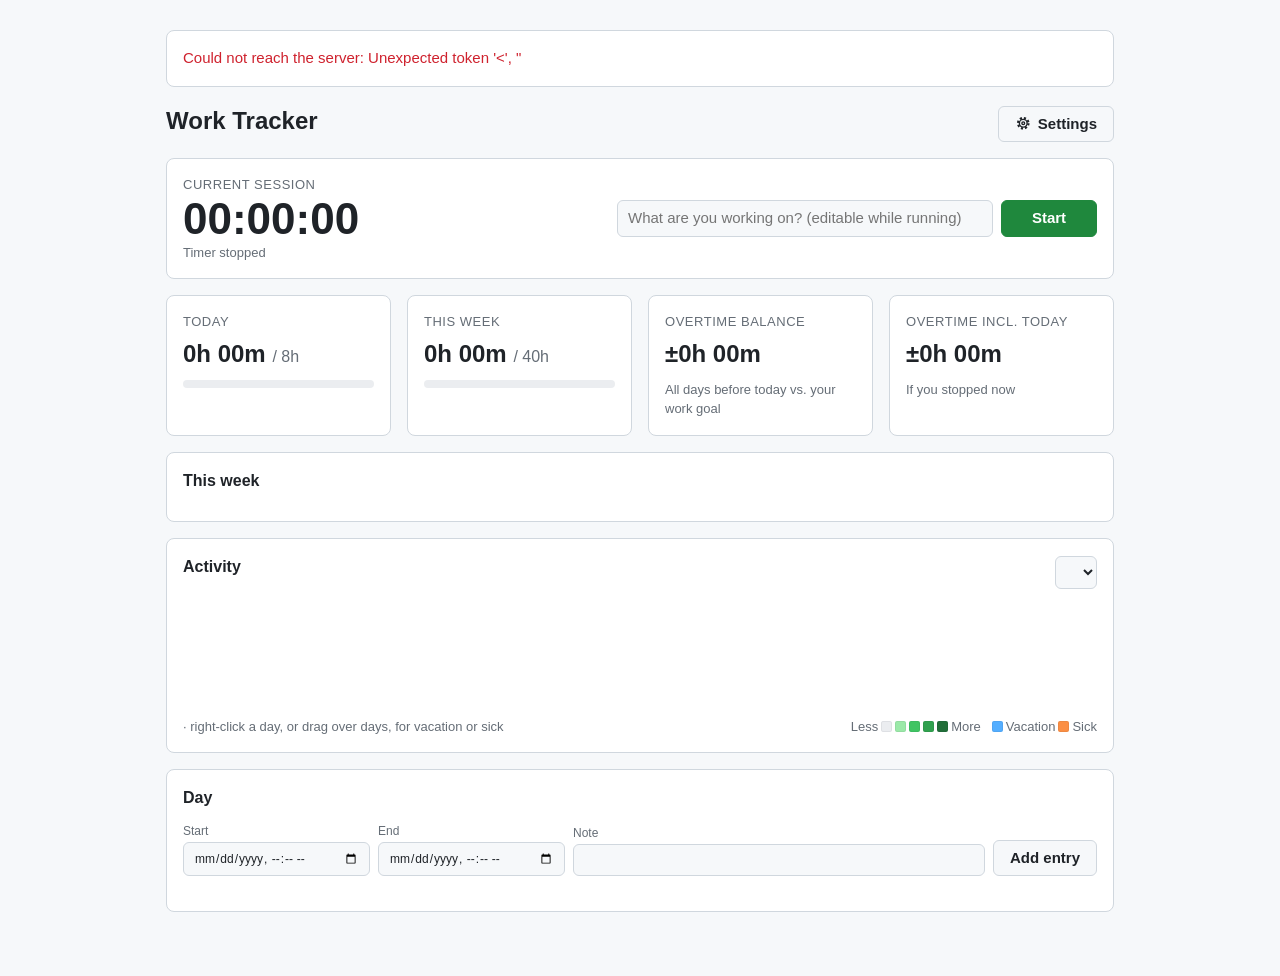
==== static/index.html @ 434bb56c "Added sick / vacation days + only work days are shown" ====
<!doctype html>
<html lang="en">
<head>
  <meta charset="utf-8">
  <meta name="viewport" content="width=device-width, initial-scale=1">
  <title>Work Tracker</title>
  <link rel="icon" type="image/svg+xml" href="favicon.svg">
  <link rel="stylesheet" href="style.css">
</head>
<body>
  <!-- Icons (inline SVG, colored by the text color): <svg class="icon"><use href="#i-…"/></svg> -->
  <svg width="0" height="0" style="position: absolute" aria-hidden="true">
    <symbol id="i-gear" viewBox="0 0 24 24" fill="none" stroke="currentColor">
      <circle cx="12" cy="12" r="7.6" stroke-width="3.2" stroke-dasharray="3.1 2.87"/>
      <circle cx="12" cy="12" r="5.6" stroke-width="2"/>
      <circle cx="12" cy="12" r="2" stroke-width="2"/>
    </symbol>
    <symbol id="i-check" viewBox="0 0 24 24" fill="none" stroke="currentColor" stroke-width="2.5" stroke-linecap="round" stroke-linejoin="round">
      <path d="M5 12.5l4.5 4.5L19 7.5"/>
    </symbol>
    <symbol id="i-x" viewBox="0 0 24 24" fill="none" stroke="currentColor" stroke-width="2.5" stroke-linecap="round">
      <path d="M6 6l12 12M18 6L6 18"/>
    </symbol>
    <symbol id="i-blocked" viewBox="0 0 24 24" fill="none" stroke="currentColor" stroke-width="2.2" stroke-linecap="round">
      <circle cx="12" cy="12" r="8.5"/><path d="M6 18L18 6"/>
    </symbol>
  </svg>
  <main>
    <header>
      <h1>Work Tracker</h1>
      <span id="today-label" class="muted"></span>
      <button id="settings-btn" class="btn ghost"><svg class="icon" aria-hidden="true"><use href="#i-gear"/></svg> Settings</button>
    </header>

    <!-- Timer -->
    <section class="card timer">
      <div>
        <div class="label">Current session</div>
        <div id="clock" class="clock">00:00:00</div>
        <div id="since" class="muted small">Timer stopped</div>
      </div>
      <div class="timer-actions">
        <input id="note" type="text" placeholder="What are you working on? (editable while running)" maxlength="1000">
        <button id="toggle" class="btn start">Start</button>
      </div>
    </section>

    <!-- Stats -->
    <section class="stats">
      <div class="card stat">
        <div class="label">Today</div>
        <div class="value"><span id="today-worked">0h 00m</span> <span class="muted">/ <span id="today-target">8h</span></span></div>
        <div class="bar"><div id="today-bar"></div></div>
        <div class="muted small" id="today-remaining"></div>
      </div>
      <div class="card stat">
        <div class="label">This week</div>
        <div class="value"><span id="week-worked">0h 00m</span> <span class="muted">/ <span id="week-target">40h</span></span></div>
        <div class="bar"><div id="week-bar"></div></div>
        <div class="muted small" id="week-remaining"></div>
      </div>
      <div class="card stat">
        <div class="label">Overtime balance</div>
        <div class="value" id="balance">±0h 00m</div>
        <div class="muted small">All days before today vs. your work goal</div>
      </div>
      <div class="card stat">
        <div class="label">Overtime incl. today</div>
        <div class="value" id="balance-today">±0h 00m</div>
        <div class="muted small">If you stopped now</div>
      </div>
    </section>

    <!-- Week -->
    <section class="card">
      <h2>This week</h2>
      <div id="week" class="week"></div>
    </section>

    <!-- Heatmap -->
    <section class="card">
      <div class="row-between">
        <h2 id="heatmap-title">Activity</h2>
        <select id="year-select"></select>
      </div>
      <div class="heatmap-scroll">
        <div id="heatmap" class="heatmap"></div>
      </div>
      <div class="row-between small muted">
        <span><span id="heatmap-summary"></span> · right-click a day, or drag over days, for vacation or sick</span>
        <span class="legend">Less
          <i class="cell l0"></i><i class="cell l1"></i><i class="cell l2"></i><i class="cell l3"></i><i class="cell l4"></i>
          More <i class="cell vacation"></i> Vacation <i class="cell sick"></i> Sick</span>
      </div>
    </section>

    <!-- Day detail -->
    <section class="card">
      <h2 id="day-title">Day</h2>
      <div id="day-off" class="day-off small"></div>
      <ul id="day-sessions" class="sessions"></ul>
      <form id="session-form" class="session-form">
        <label>Start <input type="datetime-local" id="f-start" required></label>
        <label>End <input type="datetime-local" id="f-end" required></label>
        <label class="grow">Note <input type="text" id="f-note" maxlength="1000"></label>
        <button type="submit" class="btn" id="f-submit">Add entry</button>
        <button type="button" class="btn ghost" id="f-cancel" hidden>Cancel</button>
      </form>
      <div id="form-error" class="error small"></div>
    </section>
  </main>

  <dialog id="settings" class="settings">
    <form method="dialog" class="settings-head">
      <h2>Settings</h2>
      <button class="btn link" aria-label="Close"><svg class="icon" aria-hidden="true"><use href="#i-x"/></svg></button>
    </form>

    <h3>Reminders &amp; notifications</h3>
    <p class="small muted">When you come back to your Mac and no timer is running, this tab shows a notification.</p>
    <ul class="checklist">
      <li><span>Notifications in this browser</span> <b id="chk-browser"></b></li>
      <li><span>Come-back reminders on this computer</span> <b id="chk-watcher"></b></li>
    </ul>
    <div class="settings-actions">
      <button type="button" class="btn" id="enable-notify">Enable notifications</button>
      <button type="button" class="btn start" id="test-notify">Send test notification</button>
    </div>
    <p id="test-result" class="small" role="status"></p>
    <details id="notify-help" class="small">
      <summary>Nothing showed up? Check these, in order</summary>
      <ol>
        <li><b>Allow the site</b> in the browser: click the icon left of the address bar →
          <i>Notifications</i> → <i>Allow</i> (Firefox: <i>Permissions</i>; Safari: <i>Settings → Websites → Notifications</i>).</li>
        <li><b>Allow the browser</b> in macOS: <i>System Settings → Notifications → (your browser)</i> →
          <i>Allow notifications</i> on, style <i>Banners</i> or <i>Alerts</i>.</li>
        <li><b>Focus / Do Not Disturb</b> must be off (Control Center).</li>
        <li>Keep <b>one tracker tab open</b> (it can be in the background). Without a tab you get a plain macOS
          notification instead.</li>
        <li>Then press <i>Send test notification</i> again.</li>
      </ol>
    </details>

    <h3>Work goal</h3>
    <p class="small" id="goal-current"></p>
    <ul id="goal-planned" class="checklist"></ul>
    <form id="goal-form" class="goal-form">
      <label>Hours per week <input type="number" id="goal-hours" min="1" max="168" step="0.25" required></label>
      <fieldset>
        <legend>Workdays</legend>
        <div id="goal-days"></div>
      </fieldset>
      <label>Starting <input type="date" id="goal-from" required></label>
      <button class="btn start">Save goal</button>
    </form>
    <p class="small muted" id="goal-hint"></p>
    <p class="small error" id="goal-error"></p>
  </dialog>

  <div id="tooltip" class="tooltip" hidden></div>
  <script src="app.js"></script>
</body>
</html>
---- static/style.css ----
:root {
  --bg: #f6f8fa;
  --card: #ffffff;
  --border: #d0d7de;
  --text: #1f2328;
  --muted: #656d76;
  --accent: #1f883d;
  --danger: #cf222e;
  --l0: #ebedf0;
  --l1: #9be9a8;
  --l2: #40c463;
  --l3: #30a14e;
  --l4: #216e39;
  --vacation: #54aeff;
  --sick: #fb8f44;
  --vacation-text: #0969da;
  --sick-text: #bc4c00;
}

@media (prefers-color-scheme: dark) {
  :root {
    --bg: #0d1117;
    --card: #161b22;
    --border: #30363d;
    --text: #e6edf3;
    --muted: #8d96a0;
    --accent: #2ea043;
    --danger: #f85149;
    --l0: #21262d;
    --l1: #0e4429;
    --l2: #006d32;
    --l3: #26a641;
    --l4: #39d353;
    --vacation: #1f6feb;
    --sick: #db6d28;
    --vacation-text: #58a6ff;
    --sick-text: #f0883e;
  }
}

* { box-sizing: border-box; }

body {
  margin: 0;
  background: var(--bg);
  color: var(--text);
  font: 15px/1.5 -apple-system, BlinkMacSystemFont, "Segoe UI", Helvetica, Arial, sans-serif;
}

main { max-width: 980px; margin: 0 auto; padding: 24px 16px 48px; }

header { display: flex; align-items: baseline; justify-content: space-between; gap: 12px; margin-bottom: 16px; }
h1 { margin: 0; font-size: 24px; }
h2 { margin: 0 0 12px; font-size: 16px; }

.card {
  background: var(--card);
  border: 1px solid var(--border);
  border-radius: 8px;
  padding: 16px;
  margin-bottom: 16px;
}

.muted { color: var(--muted); }
.small { font-size: 13px; }
.label { font-size: 13px; color: var(--muted); text-transform: uppercase; letter-spacing: .04em; }
.error { color: var(--danger); min-height: 1em; margin-top: 6px; }
.row-between { display: flex; align-items: center; justify-content: space-between; gap: 12px; flex-wrap: wrap; }

/* Timer */
.timer { display: flex; align-items: center; justify-content: space-between; gap: 16px; flex-wrap: wrap; }
.clock { font-size: 44px; font-weight: 600; font-variant-numeric: tabular-nums; line-height: 1.1; }
.timer-actions { display: flex; gap: 8px; flex: 1; min-width: 260px; max-width: 480px; }
.timer-actions input { flex: 1; }

input, select {
  font: inherit;
  color: var(--text);
  background: var(--bg);
  border: 1px solid var(--border);
  border-radius: 6px;
  padding: 6px 10px;
  min-width: 0;
}

.btn {
  font: inherit;
  font-weight: 600;
  border: 1px solid var(--border);
  border-radius: 6px;
  padding: 6px 16px;
  background: var(--bg);
  color: var(--text);
  cursor: pointer;
}
.btn:hover { filter: brightness(0.95); }
.btn.start { background: var(--accent); border-color: var(--accent); color: #fff; min-width: 96px; }
.btn.stop { background: var(--danger); border-color: var(--danger); color: #fff; min-width: 96px; }
.btn.ghost { background: transparent; }
.btn.link { border: none; background: none; padding: 2px 6px; font-weight: 400; color: var(--muted); }
.btn.link:hover { color: var(--text); }

/* Stats */
.stats { display: grid; grid-template-columns: repeat(auto-fit, minmax(220px, 1fr)); gap: 16px; }
.stats .card { margin-bottom: 16px; }
.value { font-size: 24px; font-weight: 600; font-variant-numeric: tabular-nums; margin: 4px 0 8px; }
.value .muted { font-size: 16px; font-weight: 400; }
.positive { color: var(--accent); }
.negative { color: var(--danger); }

.bar { height: 8px; background: var(--l0); border-radius: 4px; overflow: hidden; margin-bottom: 6px; }
.bar > div { height: 100%; width: 0; background: var(--accent); transition: width .4s; }

/* Week */
.week { display: grid; grid-template-columns: repeat(7, 1fr); gap: 8px; }
.day-col { display: flex; flex-direction: column; align-items: center; gap: 4px; cursor: pointer; }
.day-col .track {
  width: 100%; max-width: 48px; height: 100px;
  background: var(--l0); border-radius: 4px;
  position: relative; overflow: hidden;
}
.day-col .fill { position: absolute; bottom: 0; left: 0; right: 0; background: var(--l3); }
.day-col .goal { position: absolute; left: 0; right: 0; border-top: 2px dashed var(--muted); }
.day-col.today .track { outline: 2px solid var(--accent); outline-offset: 1px; }
.day-col .name { font-size: 12px; color: var(--muted); }
.day-col .hours { font-size: 12px; font-variant-numeric: tabular-nums; }

/* Heatmap */
.heatmap-scroll { overflow-x: auto; padding-bottom: 8px; margin-bottom: 4px; }
.heatmap {
  display: grid;
  grid-template-rows: 16px repeat(7, 11px);
  grid-auto-columns: 11px;
  gap: 3px;
  width: max-content;
  font-size: 11px;
  color: var(--muted);
}
.heatmap .month { grid-row: 1; white-space: nowrap; line-height: 16px; }
.heatmap .weekday { grid-column: 1; width: 28px; line-height: 11px; }
.cell { width: 11px; height: 11px; border-radius: 2px; background: var(--l0); outline: 1px solid rgba(27,31,36,.06); outline-offset: -1px; }
.heatmap .cell { cursor: pointer; }
.cell.pad { visibility: hidden; }
.cell.future { opacity: .4; cursor: default; }
.cell.selected { outline: 2px solid var(--text); outline-offset: 0; }
.cell.ranged { outline: 2px solid var(--accent); outline-offset: 0; }
.l1 { background: var(--l1); }
.l2 { background: var(--l2); }
.l3 { background: var(--l3); }
.l4 { background: var(--l4); }
.legend { display: inline-flex; align-items: center; gap: 3px; }
.legend .cell { display: inline-block; }
.legend .cell.vacation { margin-left: 8px; }
.cell.vacation, .day-col.vacation .track { background: var(--vacation); }
.cell.sick, .day-col.sick .track { background: var(--sick); }
.vacation-text { color: var(--vacation-text); }
.sick-text { color: var(--sick-text); }

/* Vacation / sick mark in the day panel (set by right-clicking a day) */
.day-off { display: flex; flex-wrap: wrap; align-items: center; gap: 8px; margin: -4px 0 10px; }
.day-off:empty { display: none; }
.time-menu label { display: flex; align-items: center; gap: 6px; padding: 2px 4px; }
.time-menu input[type="date"] { width: auto; padding: 2px 6px; }
.time-menu .error:empty { display: none; }

.tooltip {
  position: fixed;
  pointer-events: none;
  background: #24292f;
  color: #fff;
  font-size: 12px;
  padding: 4px 8px;
  border-radius: 6px;
  white-space: nowrap;
  transform: translate(-50%, -100%);
  z-index: 10;
}

/* Sessions */
.sessions { list-style: none; margin: 0 0 12px; padding: 0; }
.sessions li {
  display: flex; align-items: center; gap: 12px;
  padding: 8px 0; border-bottom: 1px solid var(--border);
}
.sessions li:last-child { border-bottom: none; }
.sessions .times { font-variant-numeric: tabular-nums; min-width: 120px; }
.sessions .dur { font-variant-numeric: tabular-nums; font-weight: 600; min-width: 64px; }
.sessions .note { flex: 1; color: var(--muted); overflow: hidden; text-overflow: ellipsis; white-space: nowrap; }
.sessions .empty { color: var(--muted); }
.sessions li { flex-wrap: wrap; }
.sessions .details { flex-basis: 100%; display: grid; gap: 2px; }
.sessions .details summary { cursor: pointer; width: max-content; }
.sessions .gap { justify-content: center; border-bottom-style: dashed; padding: 4px 0; }
.break-form { display: flex; align-items: center; gap: 6px; margin-top: 4px; }
.break-form input { width: auto; padding: 2px 6px; }
.break-form .btn { padding: 2px 10px; }
.timeline { position: relative; height: 10px; border-radius: 3px; background: var(--accent); margin: 4px 0 0; overflow: hidden; cursor: pointer; }
.timeline-ends { display: flex; justify-content: space-between; margin-bottom: 2px; }
.details .btn.link.t { padding: 0 2px; text-decoration: underline dotted; }
.time-menu {
  position: absolute; z-index: 10; display: flex; flex-direction: column; align-items: stretch; gap: 2px;
  background: var(--card, #fff); border: 1px solid var(--border); border-radius: 8px; padding: 6px;
  box-shadow: 0 4px 16px rgba(0, 0, 0, .15);
}
.time-menu[hidden] { display: none; }
.time-menu .btn.link { text-align: left; color: inherit; }
.timeline i { position: absolute; top: 0; bottom: 0; background: var(--border); }

.session-form { display: flex; flex-wrap: wrap; gap: 8px; align-items: flex-end; }
.session-form label { display: flex; flex-direction: column; font-size: 12px; color: var(--muted); gap: 2px; }
.session-form label.grow { flex: 1; min-width: 160px; }

@media (max-width: 600px) {
  .clock { font-size: 36px; }
  .timer-actions { min-width: 100%; }
  .sessions li { flex-wrap: wrap; gap: 4px 12px; }
  .sessions .note { flex-basis: 100%; order: 3; }
}

/* Settings */
#settings-btn.attention { border-color: var(--accent); color: var(--accent); }
.settings { width: min(560px, 92vw); border: 1px solid var(--border); border-radius: 12px; padding: 20px 24px;
  background: var(--card); color: var(--text); }
.settings::backdrop { background: rgba(0, 0, 0, .35); }
.settings-head { display: flex; justify-content: space-between; align-items: center; }
.settings h2 { margin: 0; font-size: 20px; }
.settings h3 { margin: 18px 0 4px; font-size: 15px; }
.checklist { list-style: none; padding: 0; margin: 10px 0; display: grid; gap: 6px; }
.checklist li { display: flex; justify-content: space-between; gap: 12px; padding: 8px 12px; border: 1px solid var(--border); border-radius: 8px; }
.settings-actions { display: flex; gap: 8px; flex-wrap: wrap; }
#test-result { min-height: 1.5em; margin: 8px 0; }
#notify-help ol { padding-left: 20px; margin: 8px 0; display: grid; gap: 4px; }
.goal-form { display: grid; gap: 10px; margin: 8px 0 4px; }
.goal-form label { display: flex; align-items: center; gap: 10px; }
.goal-form input[type="number"] { width: 90px; }
.goal-form input[type="date"] { width: auto; }
.goal-form fieldset { border: 1px solid var(--border); border-radius: 8px; padding: 6px 12px 10px; margin: 0; }
.goal-form legend { padding: 0 4px; font-size: 13px; color: var(--muted); }
#goal-days { display: flex; flex-wrap: wrap; gap: 4px 14px; }
#goal-days label { gap: 4px; }
#goal-days input { width: auto; }
.goal-form .btn { justify-self: start; }

/* Icons */
.icon { width: 1.1em; height: 1.1em; vertical-align: -0.2em; flex-shrink: 0; }
.btn .icon { margin-right: 2px; }
.checklist b { display: inline-flex; align-items: center; gap: 4px; white-space: nowrap; }
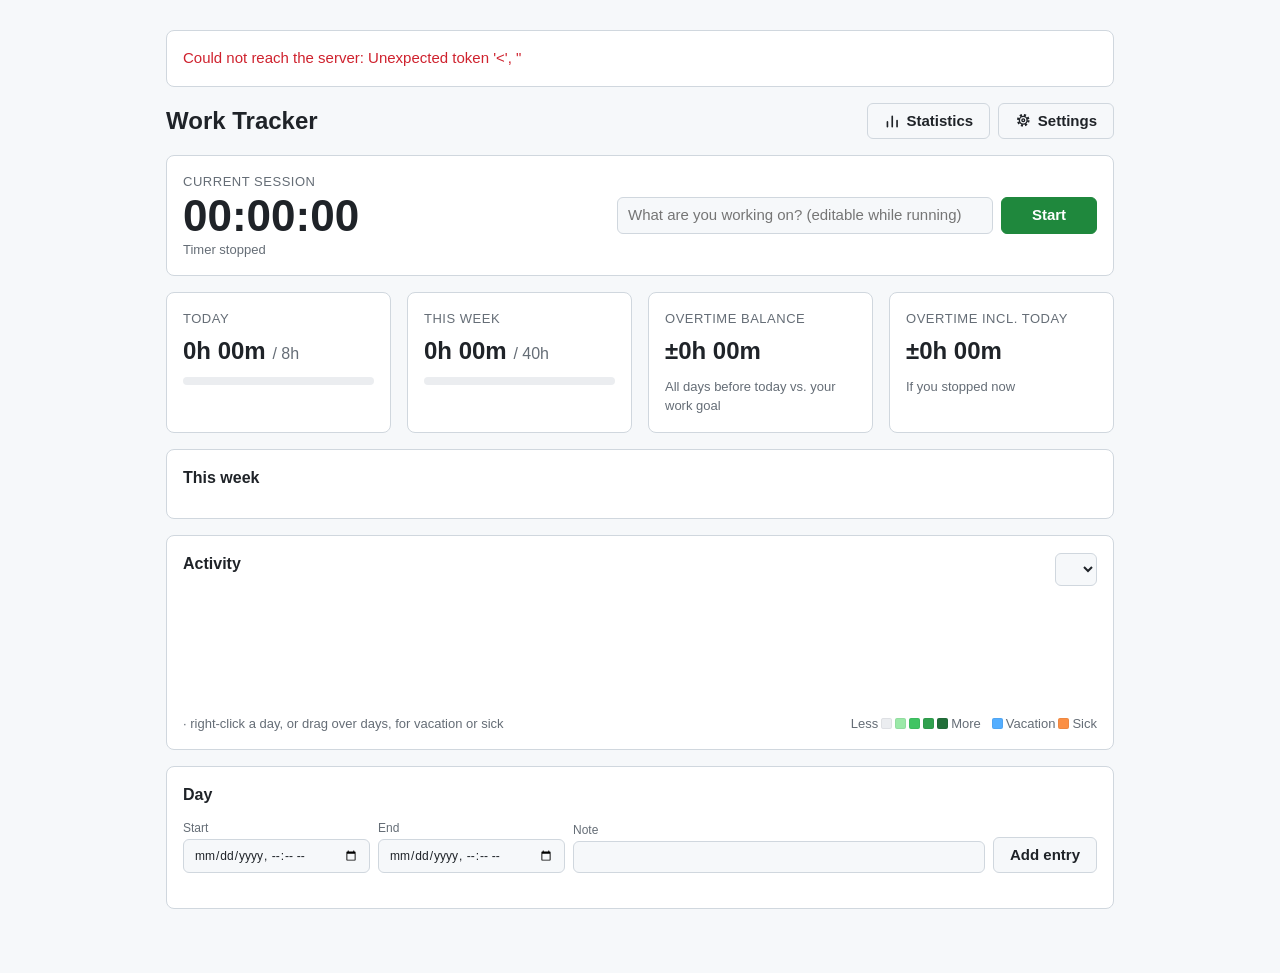
==== commit 3ba0ddc8: "Added Dashboard + Update button" ====
--- a/static/index.html
+++ b/static/index.html
@@ -21,6 +21,9 @@
     <symbol id="i-x" viewBox="0 0 24 24" fill="none" stroke="currentColor" stroke-width="2.5" stroke-linecap="round">
       <path d="M6 6l12 12M18 6L6 18"/>
     </symbol>
+    <symbol id="i-chart" viewBox="0 0 24 24" fill="none" stroke="currentColor" stroke-width="2.4" stroke-linecap="round">
+      <path d="M5 20V13M12 20V5M19 20v-9"/>
+    </symbol>
     <symbol id="i-blocked" viewBox="0 0 24 24" fill="none" stroke="currentColor" stroke-width="2.2" stroke-linecap="round">
       <circle cx="12" cy="12" r="8.5"/><path d="M6 18L18 6"/>
     </symbol>
@@ -29,7 +32,10 @@
     <header>
       <h1>Work Tracker</h1>
       <span id="today-label" class="muted"></span>
-      <button id="settings-btn" class="btn ghost"><svg class="icon" aria-hidden="true"><use href="#i-gear"/></svg> Settings</button>
+      <div class="header-actions">
+        <a href="/stats" class="btn ghost"><svg class="icon" aria-hidden="true"><use href="#i-chart"/></svg> Statistics</a>
+        <button id="settings-btn" class="btn ghost"><svg class="icon" aria-hidden="true"><use href="#i-gear"/></svg> Settings</button>
+      </div>
     </header>
 
     <!-- Timer -->
@@ -155,6 +161,14 @@
     </form>
     <p class="small muted" id="goal-hint"></p>
     <p class="small error" id="goal-error"></p>
+
+    <h3>Updates</h3>
+    <p class="small" id="update-status" role="status"></p>
+    <ul id="update-list" class="small update-list"></ul>
+    <div class="settings-actions">
+      <button type="button" class="btn" id="update-check">Check for updates</button>
+      <button type="button" class="btn start" id="update-run" hidden>Update &amp; restart</button>
+    </div>
   </dialog>
 
   <div id="tooltip" class="tooltip" hidden></div>
--- a/static/style.css
+++ b/static/style.css
@@ -130,6 +130,7 @@
 .heatmap {
   display: grid;
   grid-template-rows: 16px repeat(7, 11px);
+  grid-template-columns: 30px;  /* day labels; the week columns after it are 11px */
   grid-auto-columns: 11px;
   gap: 3px;
   width: max-content;
@@ -137,7 +138,7 @@
   color: var(--muted);
 }
 .heatmap .month { grid-row: 1; white-space: nowrap; line-height: 16px; }
-.heatmap .weekday { grid-column: 1; width: 28px; line-height: 11px; }
+.heatmap .weekday { grid-column: 1; text-align: left; line-height: 11px; white-space: nowrap; }
 .cell { width: 11px; height: 11px; border-radius: 2px; background: var(--l0); outline: 1px solid rgba(27,31,36,.06); outline-offset: -1px; }
 .heatmap .cell { cursor: pointer; }
 .cell.pad { visibility: hidden; }
@@ -240,8 +241,54 @@
 #goal-days label { gap: 4px; }
 #goal-days input { width: auto; }
 .goal-form .btn { justify-self: start; }
+.update-list { margin: 0 0 10px; padding-left: 20px; display: grid; gap: 2px; }
+.update-list:empty { display: none; }
+#update-status { margin: 4px 0 8px; }
 
 /* Icons */
 .icon { width: 1.1em; height: 1.1em; vertical-align: -0.2em; flex-shrink: 0; }
 .btn .icon { margin-right: 2px; }
 .checklist b { display: inline-flex; align-items: center; gap: 4px; white-space: nowrap; }
+
+/* Header buttons */
+.header-actions { display: flex; align-items: center; gap: 8px; }
+a.btn { text-decoration: none; display: inline-flex; align-items: center; gap: 4px; }
+
+/* Statistics page */
+.stats-hero { grid-template-columns: 2fr 1fr 1fr; }
+.hero-value { font-size: 48px; font-weight: 600; line-height: 1.1; margin: 4px 0 8px; }
+.chart-sub { margin: -8px 0 8px; }
+.chart { width: 100%; min-width: 0; }
+.chart svg { display: block; overflow: visible; }
+.chart .grid { stroke: var(--l0); stroke-width: 1; }
+.chart .baseline { stroke: var(--border); stroke-width: 1; }
+.chart .axis { fill: var(--muted); font-size: 11px; font-variant-numeric: tabular-nums; }
+.chart .col { fill: var(--l3); }
+.chart .col.active { fill: var(--l4); }
+.chart .goal-mark { stroke: var(--text); stroke-width: 2; stroke-linecap: round; opacity: .55; pointer-events: none; }
+.chart .line { fill: none; stroke-width: 2; stroke-linejoin: round; stroke-linecap: round; }
+.chart .area { opacity: .12; }
+.chart .pos { stop-color: var(--accent); fill: var(--accent); }
+.chart .neg { stop-color: var(--danger); fill: var(--danger); }
+.chart .dot { stroke: var(--card); stroke-width: 2; pointer-events: none; }
+.chart .crosshair { stroke: var(--border); stroke-width: 1; pointer-events: none; }
+
+.chart-grid { display: grid; grid-template-columns: repeat(auto-fit, minmax(min(380px, 100%), 1fr)); gap: 0 16px; }
+.hbars { list-style: none; margin: 0; padding: 0; display: grid; gap: 8px; }
+.hbars li { display: grid; grid-template-columns: minmax(0, 3fr) 2fr auto; align-items: center; gap: 10px; font-size: 13px; }
+.hb-label { overflow: hidden; text-overflow: ellipsis; white-space: nowrap; }
+.hb-track { height: 8px; background: var(--l0); border-radius: 4px; overflow: hidden; }
+.hb-track i { display: block; height: 100%; background: var(--l3); border-radius: 0 4px 4px 0; }
+.hb-value { color: var(--muted); font-variant-numeric: tabular-nums; text-align: right; min-width: 64px; }
+
+.records { list-style: none; margin: 0; padding: 0; display: grid; grid-template-columns: repeat(auto-fit, minmax(200px, 1fr)); gap: 12px; }
+.records li { display: flex; flex-direction: column; gap: 2px; padding: 10px 12px; border: 1px solid var(--border); border-radius: 8px; min-width: 0; }
+.records b { font-size: 18px; }
+.records .small { overflow: hidden; text-overflow: ellipsis; white-space: nowrap; }
+
+@media (max-width: 700px) {
+  .stats-hero { grid-template-columns: 1fr; }
+  .chart-grid { grid-template-columns: 1fr; }
+  .hero-value { font-size: 40px; }
+  header { flex-wrap: wrap; }
+}
